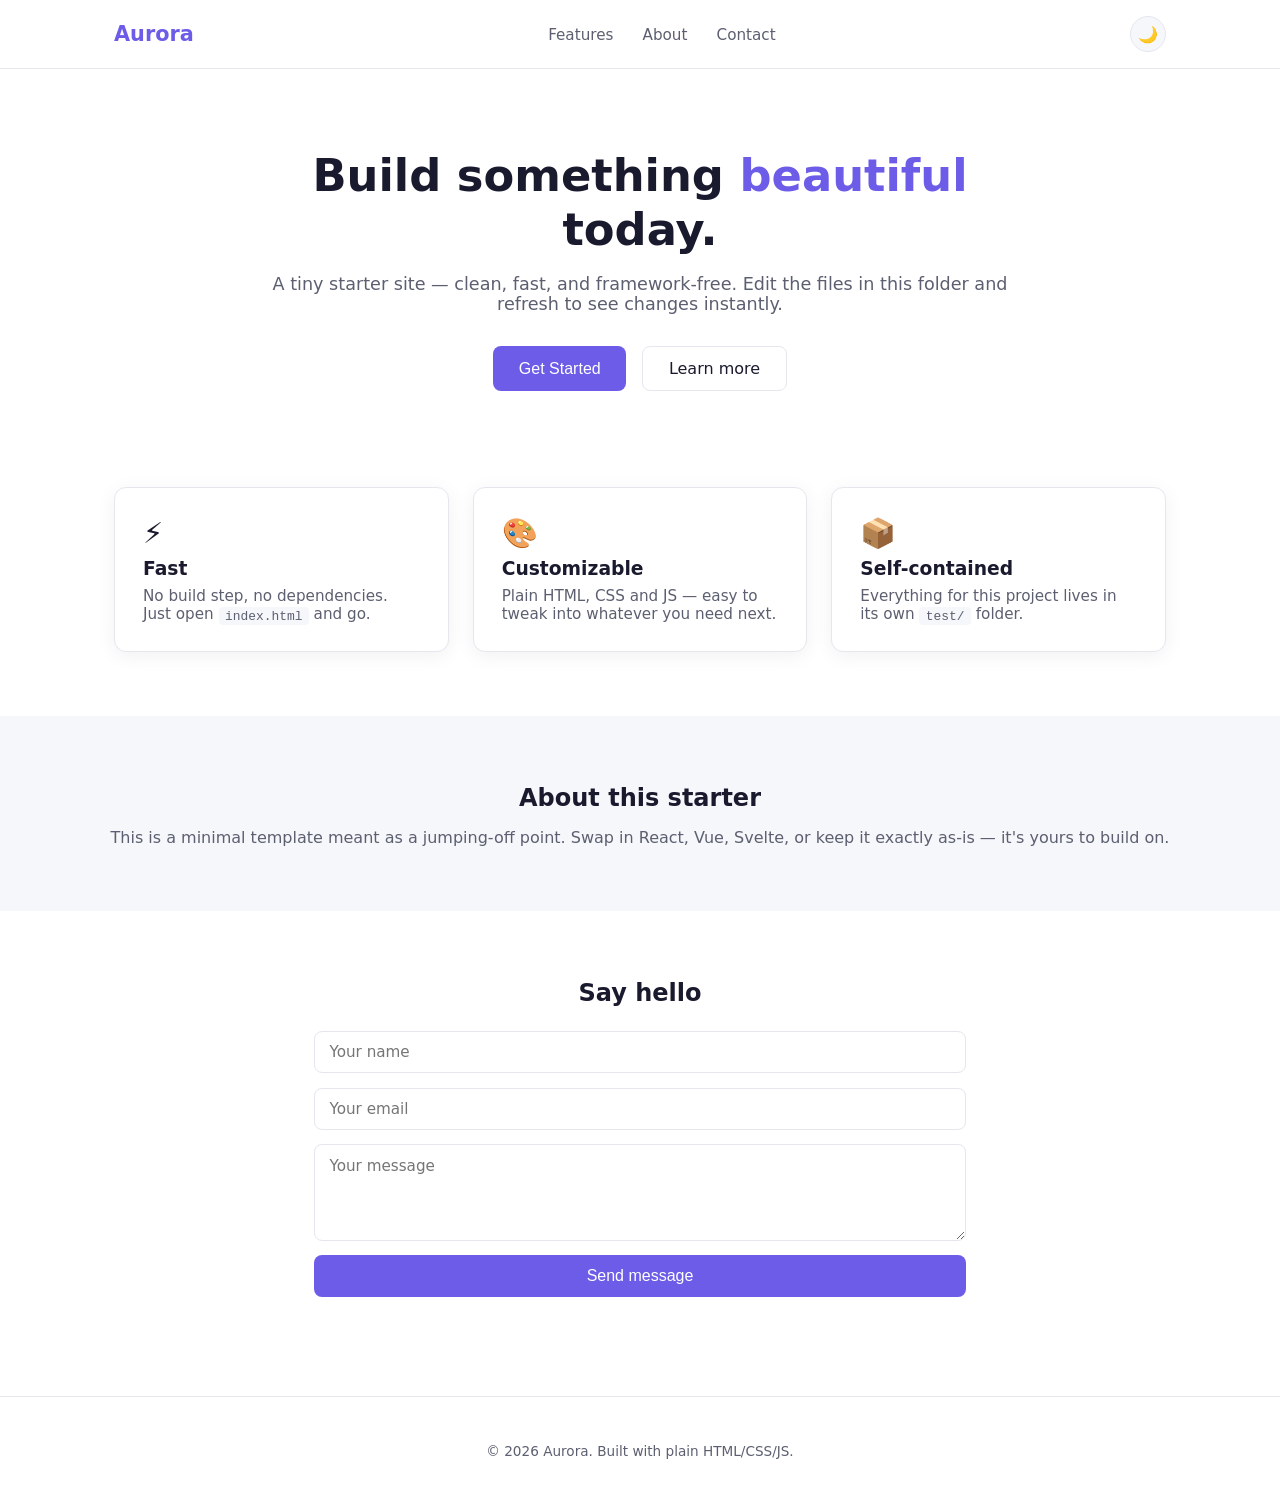
==== index.html @ 50c5fc08 "Initial commit: simple landing page site" ====
<!DOCTYPE html>
<html lang="en">
<head>
<meta charset="UTF-8">
<meta name="viewport" content="width=device-width, initial-scale=1.0">
<title>Aurora — Simple Landing Page</title>
<link rel="stylesheet" href="style.css">
</head>
<body>

<header class="nav">
  <div class="nav-inner">
    <div class="logo">Aurora</div>
    <nav>
      <a href="#features">Features</a>
      <a href="#about">About</a>
      <a href="#contact">Contact</a>
    </nav>
    <button class="theme-toggle" id="themeToggle" aria-label="Toggle dark mode">🌙</button>
  </div>
</header>

<main>
  <section class="hero">
    <h1>Build something <span>beautiful</span> today.</h1>
    <p>A tiny starter site — clean, fast, and framework-free. Edit the files in this folder and refresh to see changes instantly.</p>
    <div class="hero-actions">
      <button class="btn primary" id="ctaBtn">Get Started</button>
      <a class="btn secondary" href="#features">Learn more</a>
    </div>
  </section>

  <section class="features" id="features">
    <div class="feature-card">
      <div class="icon">⚡</div>
      <h3>Fast</h3>
      <p>No build step, no dependencies. Just open <code>index.html</code> and go.</p>
    </div>
    <div class="feature-card">
      <div class="icon">🎨</div>
      <h3>Customizable</h3>
      <p>Plain HTML, CSS and JS — easy to tweak into whatever you need next.</p>
    </div>
    <div class="feature-card">
      <div class="icon">📦</div>
      <h3>Self-contained</h3>
      <p>Everything for this project lives in its own <code>test/</code> folder.</p>
    </div>
  </section>

  <section class="about" id="about">
    <h2>About this starter</h2>
    <p>This is a minimal template meant as a jumping-off point. Swap in React, Vue, Svelte, or keep it exactly as-is — it's yours to build on.</p>
  </section>

  <section class="contact" id="contact">
    <h2>Say hello</h2>
    <form id="contactForm">
      <input type="text" placeholder="Your name" required>
      <input type="email" placeholder="Your email" required>
      <textarea placeholder="Your message" rows="4" required></textarea>
      <button type="submit" class="btn primary">Send message</button>
    </form>
    <p class="form-status" id="formStatus"></p>
  </section>
</main>

<footer>
  <p>&copy; <span id="year"></span> Aurora. Built with plain HTML/CSS/JS.</p>
</footer>

<script src="script.js"></script>
</body>
</html>
---- style.css ----
:root {
  --bg: #ffffff;
  --bg-alt: #f6f7fb;
  --text: #1a1a2e;
  --text-muted: #5c5f70;
  --primary: #6c5ce7;
  --primary-dark: #5641d8;
  --border: #e6e6ef;
  --card-bg: #ffffff;
  --shadow: 0 4px 20px rgba(20, 20, 40, 0.06);
}

:root[data-theme="dark"] {
  --bg: #14141f;
  --bg-alt: #1b1b2b;
  --text: #f1f1f6;
  --text-muted: #a6a6bd;
  --primary: #8b7cf6;
  --primary-dark: #a191ff;
  --border: #2a2a3d;
  --card-bg: #1e1e30;
  --shadow: 0 4px 20px rgba(0, 0, 0, 0.35);
}

* { box-sizing: border-box; }

body {
  margin: 0;
  font-family: 'Segoe UI', system-ui, -apple-system, sans-serif;
  background: var(--bg);
  color: var(--text);
  transition: background 0.2s ease, color 0.2s ease;
}

.nav {
  position: sticky;
  top: 0;
  background: var(--bg);
  border-bottom: 1px solid var(--border);
  z-index: 10;
}

.nav-inner {
  max-width: 1100px;
  margin: 0 auto;
  padding: 1rem 1.5rem;
  display: flex;
  align-items: center;
  justify-content: space-between;
}

.logo {
  font-weight: 700;
  font-size: 1.3rem;
  color: var(--primary);
}

.nav-inner nav a {
  color: var(--text-muted);
  text-decoration: none;
  margin-left: 1.5rem;
  font-size: 0.95rem;
  transition: color 0.15s ease;
}

.nav-inner nav a:hover { color: var(--primary); }

.theme-toggle {
  border: 1px solid var(--border);
  background: var(--bg-alt);
  border-radius: 50%;
  width: 36px;
  height: 36px;
  cursor: pointer;
  font-size: 1rem;
  margin-left: 1.5rem;
}

.hero {
  max-width: 800px;
  margin: 5rem auto 4rem;
  padding: 0 1.5rem;
  text-align: center;
}

.hero h1 {
  font-size: 2.8rem;
  line-height: 1.2;
  margin-bottom: 1rem;
}

.hero h1 span { color: var(--primary); }

.hero p {
  color: var(--text-muted);
  font-size: 1.1rem;
  margin-bottom: 2rem;
}

.hero-actions {
  display: flex;
  justify-content: center;
  gap: 1rem;
  flex-wrap: wrap;
}

.btn {
  padding: 0.75rem 1.6rem;
  border-radius: 8px;
  font-size: 1rem;
  cursor: pointer;
  border: none;
  text-decoration: none;
  display: inline-block;
  transition: transform 0.1s ease, background 0.15s ease;
}

.btn:active { transform: scale(0.97); }

.btn.primary {
  background: var(--primary);
  color: #fff;
}

.btn.primary:hover { background: var(--primary-dark); }

.btn.secondary {
  background: transparent;
  color: var(--text);
  border: 1px solid var(--border);
}

.btn.secondary:hover { border-color: var(--primary); color: var(--primary); }

.features {
  max-width: 1100px;
  margin: 0 auto;
  padding: 2rem 1.5rem 4rem;
  display: grid;
  grid-template-columns: repeat(auto-fit, minmax(220px, 1fr));
  gap: 1.5rem;
}

.feature-card {
  background: var(--card-bg);
  border: 1px solid var(--border);
  border-radius: 12px;
  padding: 1.75rem;
  box-shadow: var(--shadow);
}

.feature-card .icon { font-size: 1.8rem; margin-bottom: 0.5rem; }
.feature-card h3 { margin: 0 0 0.5rem; }
.feature-card p { color: var(--text-muted); margin: 0; font-size: 0.95rem; }
.feature-card code {
  background: var(--bg-alt);
  padding: 0.1rem 0.4rem;
  border-radius: 4px;
  font-size: 0.85em;
}

.about, .contact {
  max-width: 700px;
  margin: 0 auto;
  padding: 3rem 1.5rem;
  text-align: center;
}

.about { background: var(--bg-alt); max-width: 100%; }
.about h2, .contact h2 { margin-bottom: 0.75rem; }
.about p, .contact > p:first-of-type { color: var(--text-muted); }

#contactForm {
  display: flex;
  flex-direction: column;
  gap: 0.9rem;
  margin-top: 1.5rem;
  text-align: left;
}

#contactForm input, #contactForm textarea {
  padding: 0.7rem 0.9rem;
  border-radius: 8px;
  border: 1px solid var(--border);
  background: var(--card-bg);
  color: var(--text);
  font-family: inherit;
  font-size: 0.95rem;
}

#contactForm input:focus, #contactForm textarea:focus {
  outline: none;
  border-color: var(--primary);
}

.form-status {
  margin-top: 1rem;
  color: var(--primary);
  font-weight: 500;
  min-height: 1.2em;
}

footer {
  text-align: center;
  padding: 2rem 1.5rem;
  color: var(--text-muted);
  font-size: 0.85rem;
  border-top: 1px solid var(--border);
}
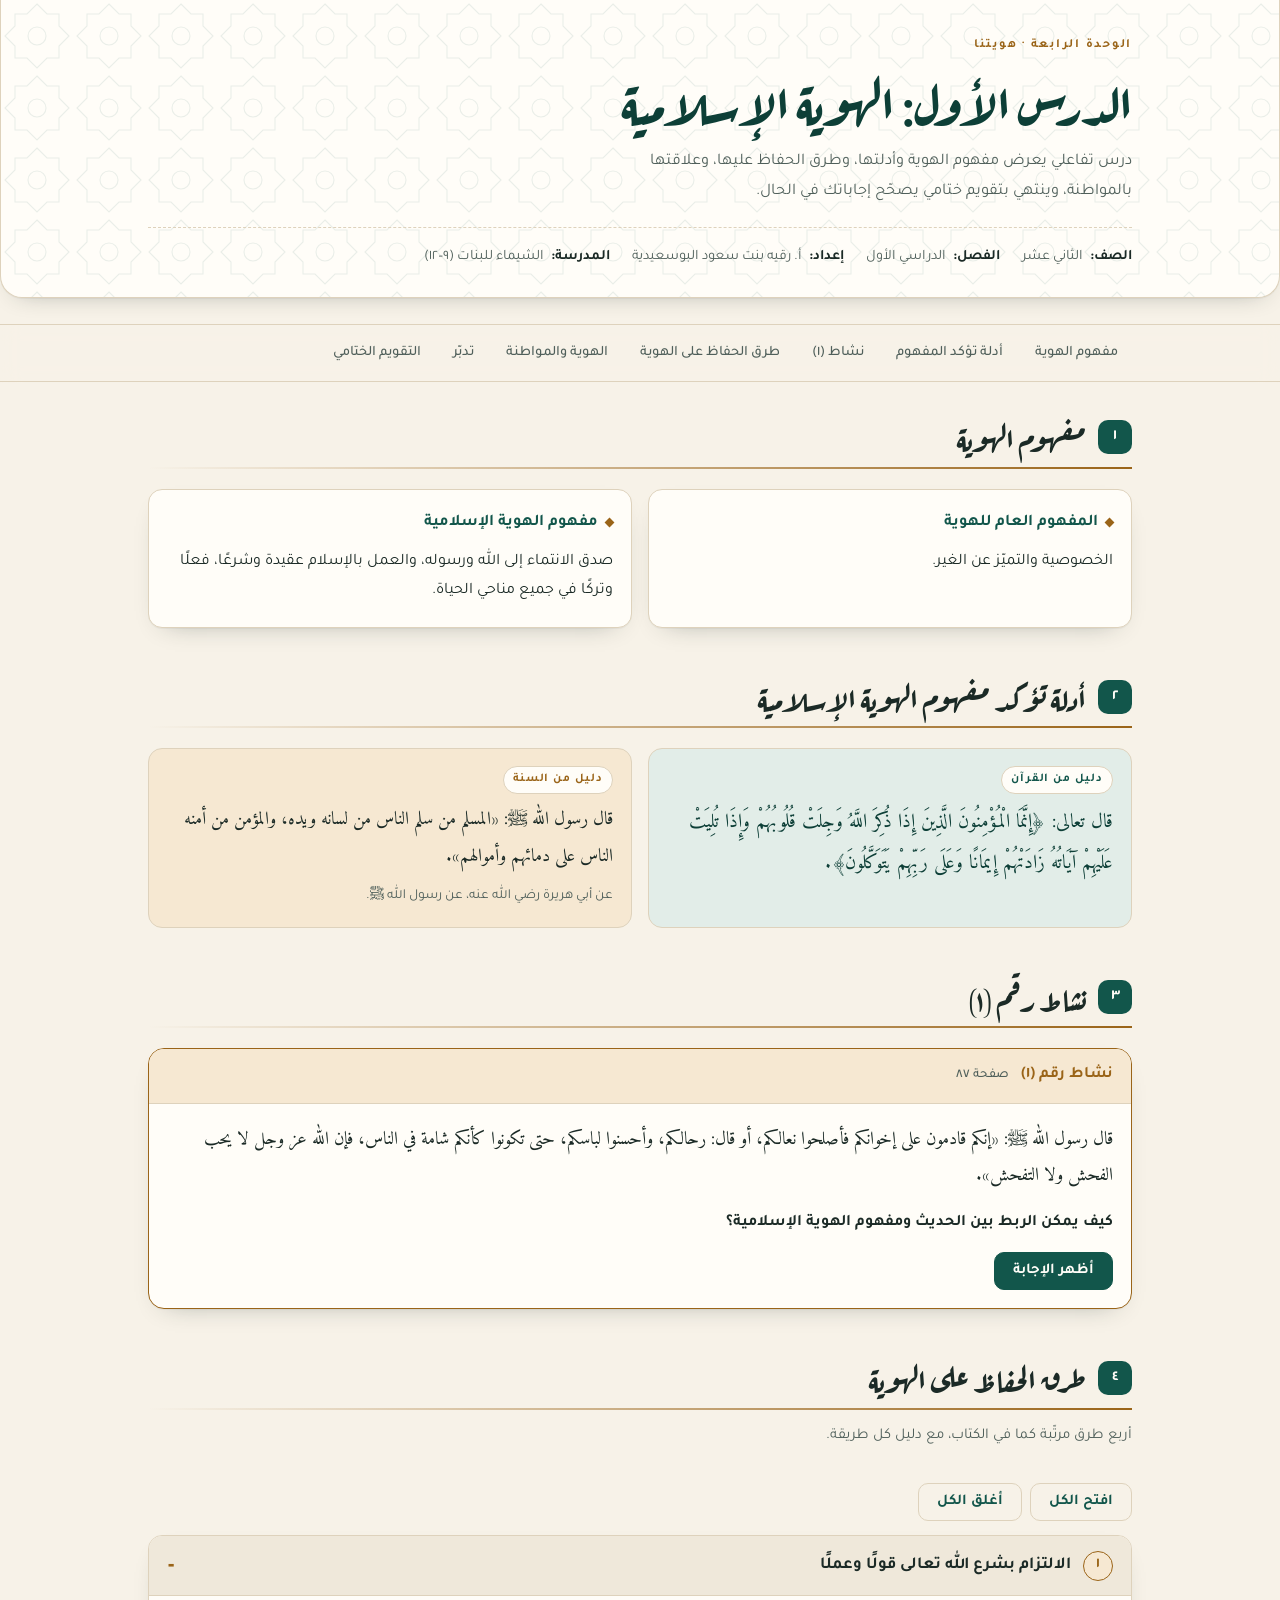
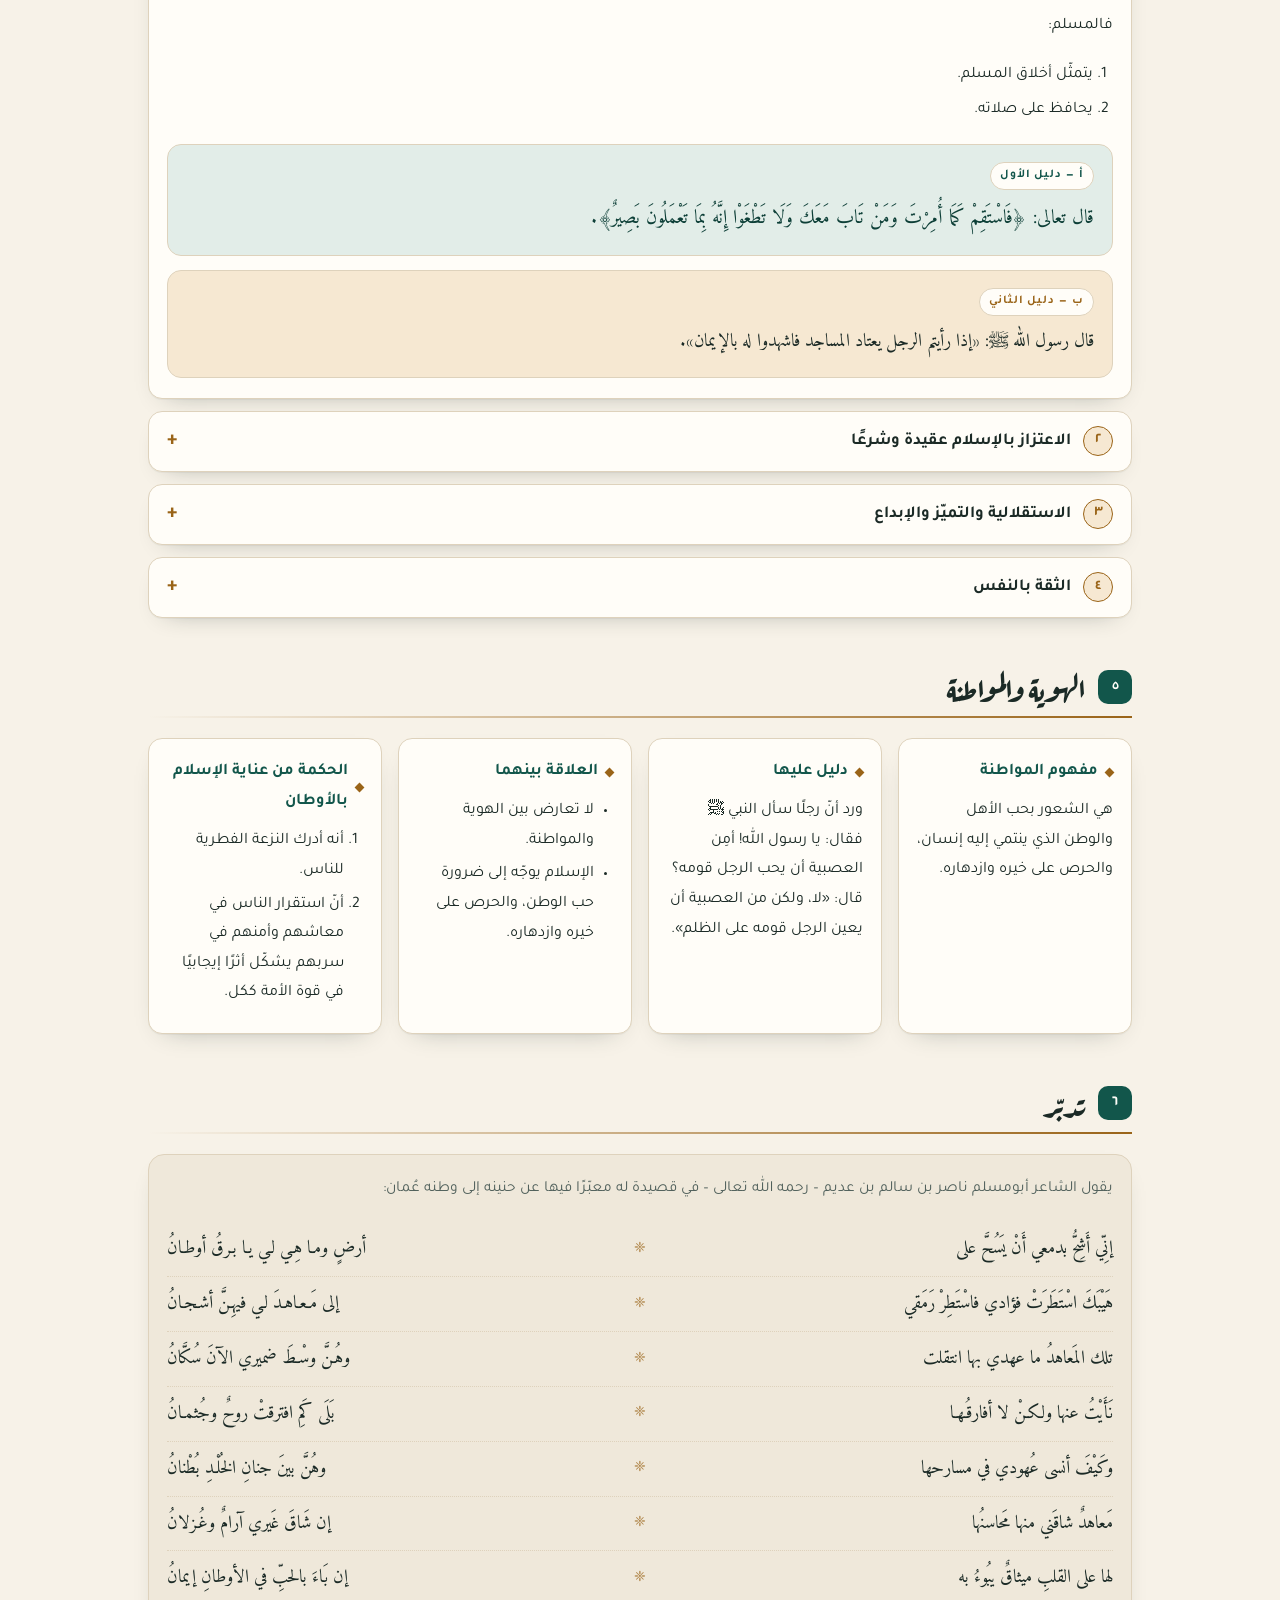
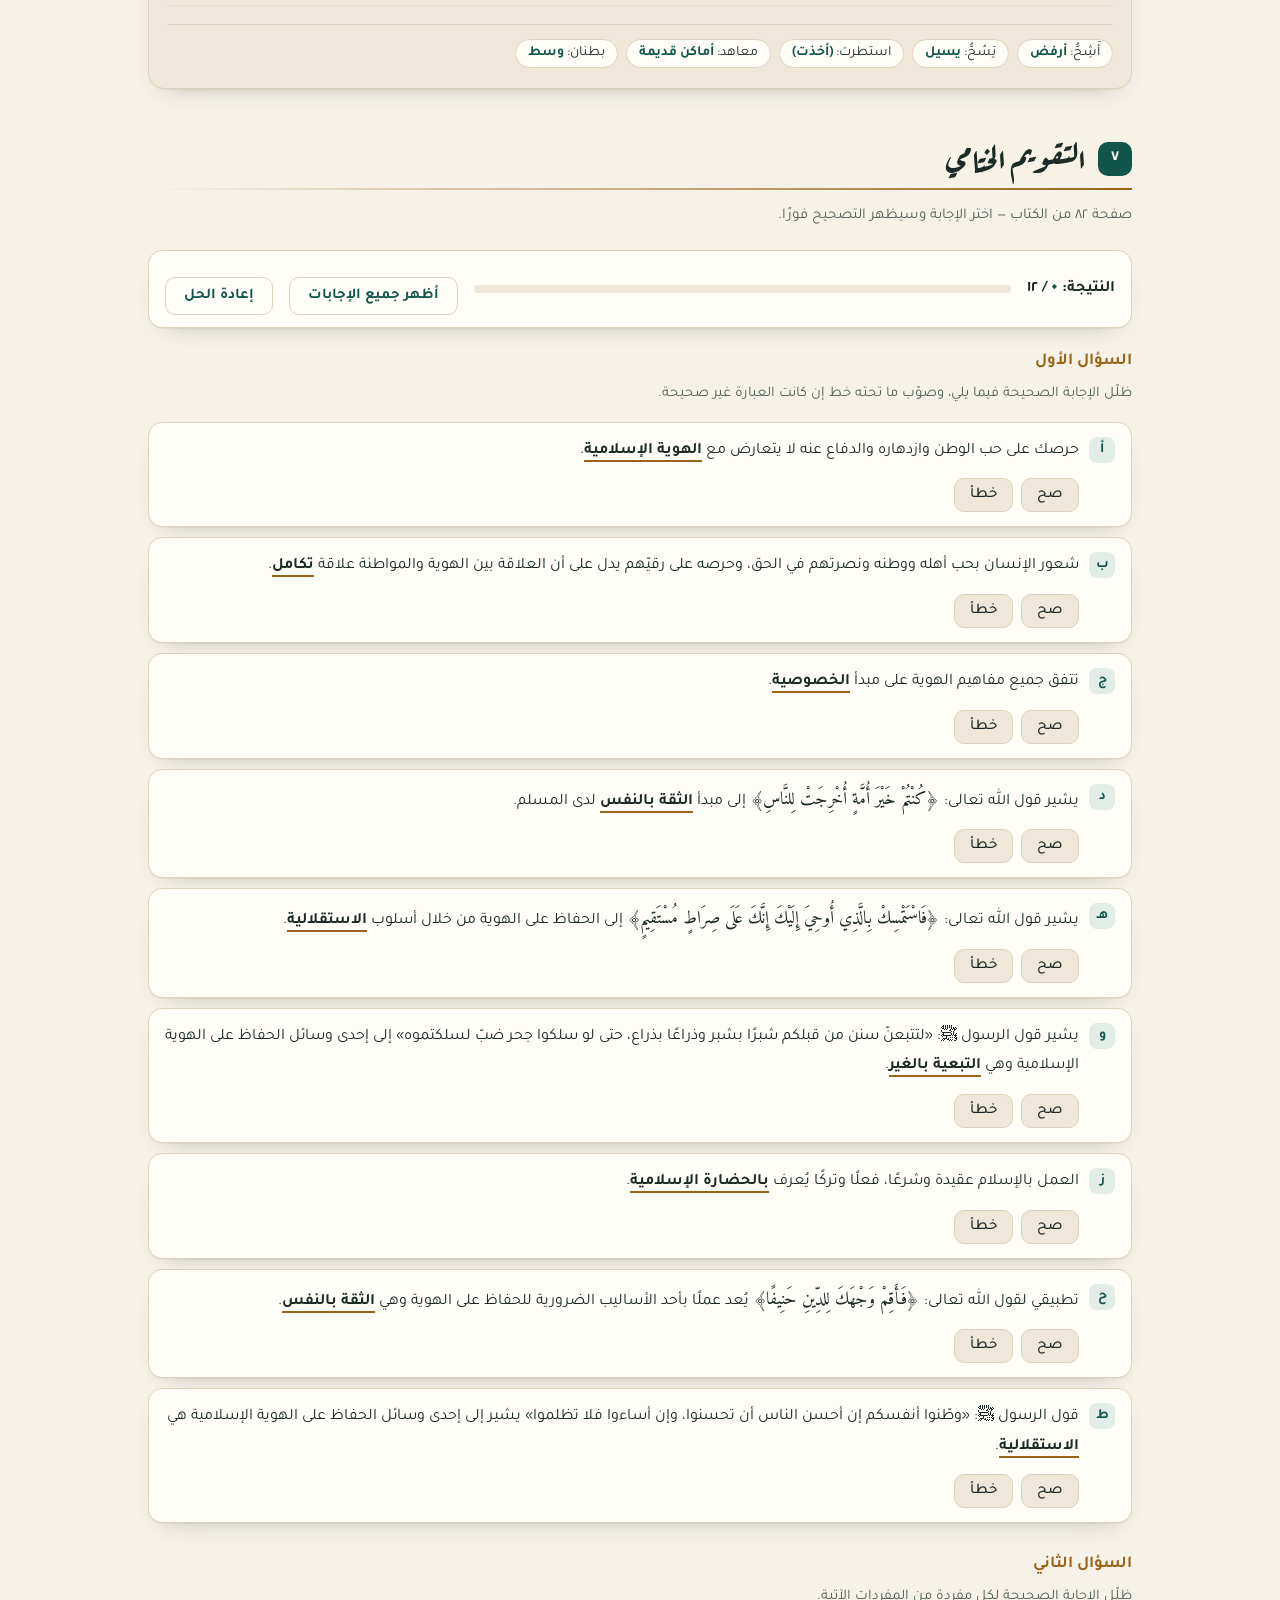
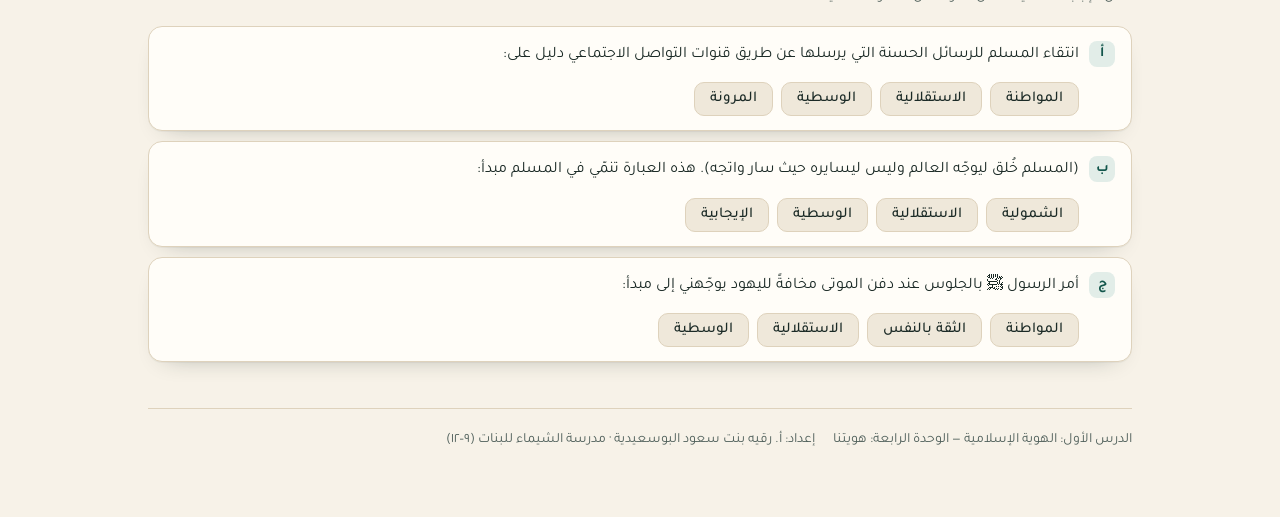
==== commit 99fec17e: "جعل الدرس هو الصفحة الرئيسية للموقع - index.html: نسخة مستقلة كاملة من الدرس (doctype ورأس صفحة وأيق" ====
--- a/index.html
+++ b/index.html
@@ -1,74 +1,726 @@
 <!DOCTYPE html>
-<html lang="en">
+<html lang="ar" dir="rtl">
 <head>
 <meta charset="UTF-8">
-<meta name="viewport" content="width=device-width, initial-scale=1.0">
-<title>Aurora — Simple Landing Page</title>
-<link rel="stylesheet" href="style.css">
+<meta name="viewport" content="width=device-width, initial-scale=1.0, viewport-fit=cover">
+<meta name="color-scheme" content="light dark">
+<meta name="description" content="درس تفاعلي: الهوية الإسلامية — الوحدة الرابعة: هويتنا، الصف الثاني عشر، الفصل الدراسي الأول. إعداد: أ. رقيه بنت سعود البوسعيدية، مدرسة الشيماء للبنات (٩-١٢).">
+<meta property="og:type" content="website">
+<meta property="og:title" content="الدرس الأول: الهوية الإسلامية">
+<meta property="og:description" content="درس تفاعلي للصف الثاني عشر: مفهوم الهوية وأدلتها، وطرق الحفاظ عليها، والهوية والمواطنة، وتدبّر، وتقويم ختامي مصحّح.">
+<meta property="og:locale" content="ar_OM">
+<link rel="icon" href="data:image/svg+xml,%3Csvg xmlns=%27http://www.w3.org/2000/svg%27 viewBox=%270 0 100 100%27%3E%3Ctext y=%27.9em%27 font-size=%2790%27%3E%F0%9F%95%8C%3C/text%3E%3C/svg%3E">
+<style>
+:root{color-scheme:light dark; padding-top:env(safe-area-inset-top,0px); padding-bottom:env(safe-area-inset-bottom,0px)}
+body{margin:0}
+img{max-width:100%}
+[hidden]{display:none!important}
+</style>
+<title>الهوية الإسلامية</title>
+<link rel="stylesheet" href="https://fonts.googleapis.com/css2?family=Aref+Ruqaa:wght@400;700&family=Amiri:wght@400;700&family=Tajawal:wght@300;400;500;700&display=swap">
+<style>
+:root{
+  --paper:#f7f2e8; --surface:#fffdf8; --surface2:#efe8da;
+  --ink:#1b2a26; --ink-soft:#50605b; --line:#ded2bc;
+  --pine:#12564b; --pine-ink:#0d3f37; --pine-soft:#e2ede8;
+  --brass:#9a6418; --brass-soft:#f6e8d2;
+  --plum:#6a3049; --plum-soft:#f4e6ec;
+  --ok:#1c6f45; --ok-soft:#e3f1e7;
+  --no:#9c2f26; --no-soft:#f8e4e1;
+  --shadow:0 1px 0 rgba(27,42,38,.04), 0 10px 26px -18px rgba(27,42,38,.45);
+  --f-disp:"Aref Ruqaa","Amiri",Georgia,serif;
+  --f-body:"Tajawal","Rubik",system-ui,"Segoe UI",sans-serif;
+  --f-text:"Amiri","Aref Ruqaa",Georgia,serif;
+}
+@media (prefers-color-scheme:dark){
+  :root:not([data-theme="light"]){
+    --paper:#0f1513; --surface:#171f1c; --surface2:#1e2723;
+    --ink:#ece4d4; --ink-soft:#a8b3ad; --line:#31403a;
+    --pine:#72c3b0; --pine-ink:#9ad7c6; --pine-soft:#152924;
+    --brass:#d7a458; --brass-soft:#2a2115;
+    --plum:#dda7bd; --plum-soft:#2a1b22;
+    --ok:#6cc48f; --ok-soft:#15281d;
+    --no:#e58b80; --no-soft:#2b1917;
+    --shadow:0 1px 0 rgba(0,0,0,.2), 0 12px 28px -18px rgba(0,0,0,.8);
+  }
+}
+:root[data-theme="dark"]{
+  --paper:#0f1513; --surface:#171f1c; --surface2:#1e2723;
+  --ink:#ece4d4; --ink-soft:#a8b3ad; --line:#31403a;
+  --pine:#72c3b0; --pine-ink:#9ad7c6; --pine-soft:#152924;
+  --brass:#d7a458; --brass-soft:#2a2115;
+  --plum:#dda7bd; --plum-soft:#2a1b22;
+  --ok:#6cc48f; --ok-soft:#15281d;
+  --no:#e58b80; --no-soft:#2b1917;
+  --shadow:0 1px 0 rgba(0,0,0,.2), 0 12px 28px -18px rgba(0,0,0,.8);
+}
+*{box-sizing:border-box}
+body{
+  margin:0; background:var(--paper); color:var(--ink);
+  font-family:var(--f-body); font-size:16px; line-height:1.85;
+  direction:rtl; text-align:right;
+  -webkit-text-size-adjust:100%;
+}
+.wrap{max-width:1020px; margin:0 auto; padding-inline:18px; padding-block:0 64px}
+
+/* ---------- header ---------- */
+.masthead{
+  position:relative; overflow:hidden; margin-block:0 26px;
+  border:1px solid var(--line); border-top:none;
+  border-radius:0 0 22px 22px; background:var(--surface);
+  box-shadow:var(--shadow); padding:34px 26px 26px;
+}
+.masthead::before{
+  content:""; position:absolute; inset:0;
+  background-image:url("data:image/svg+xml,%3Csvg xmlns='http://www.w3.org/2000/svg' width='72' height='72' viewBox='0 0 72 72'%3E%3Cg fill='none' stroke='%2312564b' stroke-width='1.1'%3E%3Cpath d='M36 4 46 14 58 14 58 26 68 36 58 46 58 58 46 58 36 68 26 58 14 58 14 46 4 36 14 26 14 14 26 14Z'/%3E%3Ccircle cx='36' cy='36' r='9'/%3E%3C/g%3E%3C/svg%3E");
+  background-size:72px 72px; opacity:.09; pointer-events:none;
+}
+:root[data-theme="dark"] .masthead::before{opacity:.15}
+@media (prefers-color-scheme:dark){:root:not([data-theme="light"]) .masthead::before{opacity:.15}}
+.masthead>*{position:relative}
+.eyebrow{
+  font-size:.78rem; letter-spacing:.14em; text-transform:uppercase;
+  color:var(--brass); font-weight:700; margin:0 0 6px;
+}
+h1{
+  font-family:var(--f-disp); font-weight:700; margin:0;
+  font-size:clamp(2.1rem,7vw,3.4rem); line-height:1.35;
+  color:var(--pine-ink); text-wrap:balance;
+}
+:root[data-theme="dark"] h1{color:var(--pine-ink)}
+.lead{margin:10px 0 0; max-width:60ch; color:var(--ink-soft); font-size:1.02rem}
+.credits{
+  margin-top:20px; padding-top:16px; border-top:1px dashed var(--line);
+  display:flex; flex-wrap:wrap; gap:8px 22px; font-size:.9rem; color:var(--ink-soft);
+}
+.credits b{color:var(--ink); font-weight:700}
+.credits span{display:flex; gap:7px; align-items:baseline}
+
+/* ---------- nav ---------- */
+nav.toc{
+  position:sticky; top:env(safe-area-inset-top,0px); z-index:9;
+  background:var(--paper);
+  background:color-mix(in srgb,var(--paper) 88%,transparent);
+  backdrop-filter:blur(10px);
+  border-block:1px solid var(--line); margin-bottom:32px;
+}
+nav.toc ul{
+  display:flex; gap:4px; list-style:none; margin:0; padding:8px 0;
+  overflow-x:auto; scrollbar-width:thin;
+}
+nav.toc a{
+  display:block; white-space:nowrap; text-decoration:none;
+  padding:6px 13px; border-radius:999px; font-size:.9rem; font-weight:500;
+  color:var(--ink-soft); border:1px solid transparent;
+}
+nav.toc a:hover,nav.toc a:focus-visible{color:var(--pine); background:var(--pine-soft); border-color:var(--line)}
+
+/* ---------- sections ---------- */
+section{margin-block:0 46px; scroll-margin-top:84px}
+.s-head{display:flex; align-items:center; gap:12px; margin-bottom:6px}
+.s-num{
+  flex:none; width:34px; height:34px; border-radius:10px;
+  display:grid; place-items:center; font-weight:700; font-size:.95rem;
+  background:var(--pine); color:#fffdf8; font-variant-numeric:tabular-nums;
+}
+:root[data-theme="dark"] .s-num{color:#0f1513}
+@media (prefers-color-scheme:dark){:root:not([data-theme="light"]) .s-num{color:#0f1513}}
+h2{
+  font-family:var(--f-disp); font-weight:700; margin:0;
+  font-size:clamp(1.45rem,4.2vw,2rem); color:var(--ink); line-height:1.45;
+}
+.s-rule{height:2px; background:linear-gradient(to left,var(--brass),transparent); margin:2px 0 20px; border:0}
+.s-note{margin:-8px 0 20px; color:var(--ink-soft); font-size:.94rem}
+
+/* ---------- cards ---------- */
+.grid{display:grid; gap:16px}
+.g2{grid-template-columns:repeat(auto-fit,minmax(260px,1fr))}
+.g4{grid-template-columns:repeat(auto-fit,minmax(215px,1fr))}
+.card{
+  background:var(--surface); border:1px solid var(--line); border-radius:14px;
+  padding:18px 18px 20px; box-shadow:var(--shadow);
+}
+.card h3{
+  margin:0 0 10px; font-size:1.02rem; font-weight:700; color:var(--pine);
+  display:flex; align-items:center; gap:8px;
+}
+.card h3::before{
+  content:""; width:7px; height:7px; flex:none; rotate:45deg;
+  background:var(--brass);
+}
+.card p{margin:0; color:var(--ink)}
+.card ol,.card ul{margin:0; padding-inline-start:1.2em}
+.card li{margin-block:4px}
+
+/* ---------- evidence blocks ---------- */
+.proof{
+  border:1px solid var(--line); border-radius:14px; padding:16px 18px;
+  background:var(--pine-soft); position:relative;
+}
+.proof.hadith{background:var(--brass-soft)}
+.proof .tag{
+  display:inline-block; font-size:.74rem; font-weight:700; letter-spacing:.08em;
+  padding:2px 9px; border-radius:999px; margin-bottom:8px;
+  background:var(--surface); border:1px solid var(--line); color:var(--brass);
+}
+.proof.ayah .tag{color:var(--pine)}
+.ayah-text{
+  font-family:var(--f-text); font-size:1.22rem; line-height:2.1;
+  color:var(--pine-ink); margin:0;
+}
+:root[data-theme="dark"] .ayah-text{color:var(--pine-ink)}
+.hadith-text{font-family:var(--f-text); font-size:1.14rem; line-height:2; margin:0; color:var(--ink)}
+.isnad{display:block; font-family:var(--f-body); font-size:.86rem; color:var(--ink-soft); margin-top:8px}
+
+/* ---------- activity ---------- */
+.activity{
+  border:1px solid var(--brass); border-radius:16px; overflow:hidden;
+  background:var(--surface); box-shadow:var(--shadow);
+}
+.activity-head{
+  background:var(--brass-soft); border-bottom:1px solid var(--line);
+  padding:12px 18px; font-weight:700; color:var(--brass);
+  display:flex; flex-wrap:wrap; gap:6px 12px; align-items:center;
+}
+.activity-head .pg{font-size:.82rem; font-weight:500; color:var(--ink-soft)}
+.activity-body{padding:18px}
+.qline{font-weight:700; margin:14px 0 0; color:var(--ink)}
+button{font-family:inherit; font-size:1rem; cursor:pointer}
+.btn{
+  margin-top:14px; border:1px solid var(--pine); background:var(--pine); color:#fffdf8;
+  padding:9px 18px; border-radius:10px; font-weight:700; font-size:.94rem;
+}
+:root[data-theme="dark"] .btn{color:#0f1513}
+@media (prefers-color-scheme:dark){:root:not([data-theme="light"]) .btn{color:#0f1513}}
+.btn.ghost{background:transparent; color:var(--pine); border-color:var(--line)}
+.btn:hover{filter:brightness(1.07)}
+.reveal{
+  margin-top:14px; border-inline-start:3px solid var(--ok); background:var(--ok-soft);
+  border-radius:0 10px 10px 0; padding:14px 16px;
+}
+.reveal p{margin:0 0 6px; font-weight:700; color:var(--ok)}
+.reveal ol{margin:0; padding-inline-start:1.3em}
+
+/* ---------- methods (accordion) ---------- */
+.tools{display:flex; gap:8px; flex-wrap:wrap; margin-bottom:14px}
+details.way{
+  border:1px solid var(--line); border-radius:14px; background:var(--surface);
+  box-shadow:var(--shadow); margin-bottom:12px; overflow:hidden;
+}
+details.way>summary{
+  list-style:none; cursor:pointer; padding:14px 18px;
+  display:flex; align-items:center; gap:12px; font-weight:700; font-size:1.05rem;
+}
+details.way>summary::-webkit-details-marker{display:none}
+details.way>summary::after{
+  content:"+"; margin-inline-start:auto; font-size:1.3rem; color:var(--brass); line-height:1;
+}
+details.way[open]>summary::after{content:"–"}
+details.way[open]>summary{background:var(--surface2); border-bottom:1px solid var(--line)}
+.way-n{
+  flex:none; width:30px; height:30px; border-radius:50%; display:grid; place-items:center;
+  background:var(--brass-soft); color:var(--brass); border:1px solid var(--brass);
+  font-size:.92rem; font-variant-numeric:tabular-nums;
+}
+.way-body{padding:16px 18px 20px; display:grid; gap:14px}
+.way-body>p{margin:0}
+.sub{margin:0; padding-inline-start:1.25em}
+.sub li{margin-block:5px}
+
+/* ---------- poem ---------- */
+.tadabbur{
+  border:1px solid var(--line); border-radius:16px; background:var(--surface2);
+  padding:20px 18px; box-shadow:var(--shadow);
+}
+.tadabbur .intro{margin:0 0 18px; color:var(--ink-soft); font-size:.97rem}
+.bayt{
+  display:grid; grid-template-columns:1fr auto 1fr; gap:6px 14px; align-items:center;
+  padding:9px 0; border-bottom:1px dotted var(--line);
+  font-family:var(--f-text); font-size:1.15rem; line-height:1.95;
+}
+.bayt:last-of-type{border-bottom:0}
+.bayt .orn{color:var(--brass); font-size:.85rem; opacity:.75}
+.bayt .sadr{text-align:right}
+.bayt .ajz{text-align:left}
+mark.g{
+  background:transparent; color:inherit; font-weight:700;
+  border-bottom:2px dotted var(--brass); padding-bottom:1px; transition:background .25s;
+}
+mark.g.on{background:var(--brass-soft); border-radius:4px}
+.gloss{
+  display:flex; flex-wrap:wrap; gap:8px; margin-top:18px;
+  padding-top:14px; border-top:1px solid var(--line);
+}
+.gloss button{
+  background:var(--surface); border:1px solid var(--line); border-radius:999px;
+  padding:5px 12px; font-size:.88rem; color:var(--ink);
+}
+.gloss button:hover,.gloss button[aria-pressed="true"]{border-color:var(--brass); color:var(--brass)}
+.gloss b{color:var(--pine)}
+
+/* ---------- quiz ---------- */
+.quiz-bar{
+  display:flex; flex-wrap:wrap; align-items:center; gap:10px 16px;
+  background:var(--surface); border:1px solid var(--line); border-radius:14px;
+  padding:12px 16px; margin-bottom:18px; box-shadow:var(--shadow);
+}
+.score{font-weight:700; font-variant-numeric:tabular-nums}
+.score em{font-style:normal; color:var(--pine); font-size:1.25rem}
+.meter{flex:1 1 140px; height:8px; border-radius:99px; background:var(--surface2); overflow:hidden; min-width:120px}
+.meter i{display:block; height:100%; width:0; background:var(--pine); transition:width .35s}
+.qgroup{margin-bottom:26px}
+.qgroup>h3{
+  font-size:1.05rem; margin:0 0 4px; color:var(--brass); font-weight:700;
+}
+.qgroup>.hint{margin:0 0 14px; color:var(--ink-soft); font-size:.92rem}
+.q{
+  background:var(--surface); border:1px solid var(--line); border-radius:14px;
+  padding:14px 16px; margin-bottom:10px; box-shadow:var(--shadow);
+}
+.q-top{display:flex; gap:10px; align-items:flex-start}
+.q-key{
+  flex:none; min-width:26px; height:26px; padding-inline:5px; border-radius:8px;
+  background:var(--pine-soft); color:var(--pine); font-weight:700; font-size:.88rem;
+  display:grid; place-items:center;
+}
+.q-text{margin:0; flex:1}
+.q-text u{text-decoration:none; border-bottom:2px solid var(--brass); font-weight:700; padding-bottom:1px}
+.q-text .v{font-family:var(--f-text); font-size:1.1rem}
+.opts{display:flex; flex-wrap:wrap; gap:8px; margin:12px 0 0; padding:0 36px 0 0}
+.opts button{
+  border:1px solid var(--line); background:var(--surface2); color:var(--ink);
+  border-radius:10px; padding:7px 15px; font-size:.94rem; font-weight:500;
+}
+.opts button:hover:not(:disabled){border-color:var(--pine); color:var(--pine)}
+.opts button:disabled{cursor:default; opacity:.9}
+.opts button.picked-ok{background:var(--ok-soft); border-color:var(--ok); color:var(--ok); font-weight:700}
+.opts button.picked-no{background:var(--no-soft); border-color:var(--no); color:var(--no); font-weight:700}
+.opts button.show-ok{border-color:var(--ok); color:var(--ok); font-weight:700}
+.fb{margin:12px 36px 0 0; padding:10px 13px; border-radius:10px; font-size:.95rem}
+.fb.good{background:var(--ok-soft); border-inline-start:3px solid var(--ok)}
+.fb.bad{background:var(--no-soft); border-inline-start:3px solid var(--no)}
+.fb b{color:var(--pine)}
+footer.end{
+  margin-top:34px; padding-top:18px; border-top:1px solid var(--line);
+  color:var(--ink-soft); font-size:.88rem; display:flex; flex-wrap:wrap; gap:6px 18px;
+}
+@media (max-width:520px){
+  .bayt{grid-template-columns:1fr; gap:0; text-align:right}
+  .bayt .ajz{text-align:right}
+  .bayt .orn{display:none}
+  .opts,.fb{padding-inline-end:0; margin-inline-end:0}
+}
+@media (prefers-reduced-motion:reduce){*{transition:none!important}}
+:focus-visible{outline:2px solid var(--brass); outline-offset:2px; border-radius:6px}
+</style>
 </head>
 <body>
-
-<header class="nav">
-  <div class="nav-inner">
-    <div class="logo">Aurora</div>
-    <nav>
-      <a href="#features">Features</a>
-      <a href="#about">About</a>
-      <a href="#contact">Contact</a>
-    </nav>
-    <button class="theme-toggle" id="themeToggle" aria-label="Toggle dark mode">🌙</button>
+<div dir="rtl" lang="ar">
+<header class="masthead">
+  <div class="wrap" style="padding-block:0">
+    <p class="eyebrow">الوحدة الرابعة · هويتنا</p>
+    <h1>الدرس الأول: الهوية الإسلامية</h1>
+    <p class="lead">درس تفاعلي يعرض مفهوم الهوية وأدلتها، وطرق الحفاظ عليها، وعلاقتها بالمواطنة، وينتهي بتقويم ختامي يصحّح إجاباتك في الحال.</p>
+    <div class="credits">
+      <span><b>الصف:</b> الثاني عشر</span>
+      <span><b>الفصل:</b> الدراسي الأول</span>
+      <span><b>إعداد:</b> أ. رقيه بنت سعود البوسعيدية</span>
+      <span><b>المدرسة:</b> الشيماء للبنات (٩–١٢)</span>
+    </div>
   </div>
 </header>
 
-<main>
-  <section class="hero">
-    <h1>Build something <span>beautiful</span> today.</h1>
-    <p>A tiny starter site — clean, fast, and framework-free. Edit the files in this folder and refresh to see changes instantly.</p>
-    <div class="hero-actions">
-      <button class="btn primary" id="ctaBtn">Get Started</button>
-      <a class="btn secondary" href="#features">Learn more</a>
+<nav class="toc" aria-label="محاور الدرس">
+  <div class="wrap" style="padding-block:0">
+    <ul>
+      <li><a href="#m1">مفهوم الهوية</a></li>
+      <li><a href="#m2">أدلة تؤكد المفهوم</a></li>
+      <li><a href="#m3">نشاط (١)</a></li>
+      <li><a href="#m4">طرق الحفاظ على الهوية</a></li>
+      <li><a href="#m5">الهوية والمواطنة</a></li>
+      <li><a href="#m6">تدبّر</a></li>
+      <li><a href="#m7">التقويم الختامي</a></li>
+    </ul>
+  </div>
+</nav>
+
+<main class="wrap">
+
+  <section id="m1">
+    <div class="s-head"><span class="s-num">١</span><h2>مفهوم الهوية</h2></div>
+    <hr class="s-rule">
+    <div class="grid g2">
+      <article class="card">
+        <h3>المفهوم العام للهوية</h3>
+        <p>الخصوصية والتميّز عن الغير.</p>
+      </article>
+      <article class="card">
+        <h3>مفهوم الهوية الإسلامية</h3>
+        <p>صدق الانتماء إلى الله ورسوله، والعمل بالإسلام عقيدة وشرعًا، فعلًا وتركًا في جميع مناحي الحياة.</p>
+      </article>
     </div>
   </section>
 
-  <section class="features" id="features">
-    <div class="feature-card">
-      <div class="icon">⚡</div>
-      <h3>Fast</h3>
-      <p>No build step, no dependencies. Just open <code>index.html</code> and go.</p>
-    </div>
-    <div class="feature-card">
-      <div class="icon">🎨</div>
-      <h3>Customizable</h3>
-      <p>Plain HTML, CSS and JS — easy to tweak into whatever you need next.</p>
-    </div>
-    <div class="feature-card">
-      <div class="icon">📦</div>
-      <h3>Self-contained</h3>
-      <p>Everything for this project lives in its own <code>test/</code> folder.</p>
+  <section id="m2">
+    <div class="s-head"><span class="s-num">٢</span><h2>أدلة تؤكد مفهوم الهوية الإسلامية</h2></div>
+    <hr class="s-rule">
+    <div class="grid g2">
+      <div class="proof ayah">
+        <span class="tag">دليل من القرآن</span>
+        <p class="ayah-text">قال تعالى: ﴿إِنَّمَا الْمُؤْمِنُونَ الَّذِينَ إِذَا ذُكِرَ اللَّهُ وَجِلَتْ قُلُوبُهُمْ وَإِذَا تُلِيَتْ عَلَيْهِمْ آيَاتُهُ زَادَتْهُمْ إِيمَانًا وَعَلَى رَبِّهِمْ يَتَوَكَّلُونَ﴾.</p>
+      </div>
+      <div class="proof hadith">
+        <span class="tag">دليل من السنة</span>
+        <p class="hadith-text">قال رسول الله ﷺ: «المسلم من سلم الناس من لسانه ويده، والمؤمن من أمنه الناس على دمائهم وأموالهم».
+          <span class="isnad">عن أبي هريرة رضي الله عنه، عن رسول الله ﷺ.</span>
+        </p>
+      </div>
     </div>
   </section>
 
-  <section class="about" id="about">
-    <h2>About this starter</h2>
-    <p>This is a minimal template meant as a jumping-off point. Swap in React, Vue, Svelte, or keep it exactly as-is — it's yours to build on.</p>
+  <section id="m3">
+    <div class="s-head"><span class="s-num">٣</span><h2>نشاط رقم (١)</h2></div>
+    <hr class="s-rule">
+    <div class="activity">
+      <div class="activity-head">نشاط رقم (١) <span class="pg">صفحة ٨٧</span></div>
+      <div class="activity-body">
+        <p class="hadith-text">قال رسول الله ﷺ: «إنكم قادمون على إخوانكم فأصلحوا نعالكم، أو قال: رحالكم، وأحسنوا لباسكم، حتى تكونوا كأنكم شامة في الناس، فإن الله عز وجل لا يحب الفحش ولا التفحش».</p>
+        <p class="qline">كيف يمكن الربط بين الحديث ومفهوم الهوية الإسلامية؟</p>
+        <button class="btn" id="act1btn" aria-expanded="false" aria-controls="act1ans">أظهر الإجابة</button>
+        <div class="reveal" id="act1ans" hidden>
+          <p>أنّ الإسلام يريد لأتباعه التميّز بكل المعاني الفضيلة والخصائص النبيلة من خلال:</p>
+          <ol>
+            <li>الإخلاص لله تعالى.</li>
+            <li>حب الله ورسوله.</li>
+            <li>العمل بأمر الله ورسوله والانتهاء عمّا نهى الله ورسوله.</li>
+          </ol>
+        </div>
+      </div>
+    </div>
   </section>
 
-  <section class="contact" id="contact">
-    <h2>Say hello</h2>
-    <form id="contactForm">
-      <input type="text" placeholder="Your name" required>
-      <input type="email" placeholder="Your email" required>
-      <textarea placeholder="Your message" rows="4" required></textarea>
-      <button type="submit" class="btn primary">Send message</button>
-    </form>
-    <p class="form-status" id="formStatus"></p>
+  <section id="m4">
+    <div class="s-head"><span class="s-num">٤</span><h2>طرق الحفاظ على الهوية</h2></div>
+    <hr class="s-rule">
+    <p class="s-note">أربع طرق مرتّبة كما في الكتاب، مع دليل كل طريقة.</p>
+    <div class="tools">
+      <button class="btn ghost" id="openAll">افتح الكل</button>
+      <button class="btn ghost" id="closeAll">أغلق الكل</button>
+    </div>
+
+    <details class="way" open>
+      <summary><span class="way-n">١</span> الالتزام بشرع الله تعالى قولًا وعملًا</summary>
+      <div class="way-body">
+        <p>فالمسلم:</p>
+        <ol class="sub">
+          <li>يتمثّل أخلاق المسلم.</li>
+          <li>يحافظ على صلاته.</li>
+        </ol>
+        <div class="proof ayah">
+          <span class="tag">أ — دليل الأول</span>
+          <p class="ayah-text">قال تعالى: ﴿فَاسْتَقِمْ كَمَا أُمِرْتَ وَمَنْ تَابَ مَعَكَ وَلَا تَطْغَوْا إِنَّهُ بِمَا تَعْمَلُونَ بَصِيرٌ﴾.</p>
+        </div>
+        <div class="proof hadith">
+          <span class="tag">ب — دليل الثاني</span>
+          <p class="hadith-text">قال رسول الله ﷺ: «إذا رأيتم الرجل يعتاد المساجد فاشهدوا له بالإيمان».</p>
+        </div>
+      </div>
+    </details>
+
+    <details class="way">
+      <summary><span class="way-n">٢</span> الاعتزاز بالإسلام عقيدة وشرعًا</summary>
+      <div class="way-body">
+        <ol class="sub">
+          <li>الدفاع عن الإسلام والذبّ عن حياضه.</li>
+          <li>عدم التنازل عن أحكامه أو التفريط فيها، مهما كانت الظروف والأحوال، فالإسلام يعلو ولا يُعلى عليه.</li>
+        </ol>
+        <div class="proof ayah">
+          <span class="tag">الدليل</span>
+          <p class="ayah-text">قال تعالى: ﴿وَلَا تَهِنُوا وَلَا تَحْزَنُوا وَأَنْتُمُ الْأَعْلَوْنَ إِنْ كُنْتُمْ مُؤْمِنِينَ﴾.</p>
+        </div>
+      </div>
+    </details>
+
+    <details class="way">
+      <summary><span class="way-n">٣</span> الاستقلالية والتميّز والإبداع</summary>
+      <div class="way-body">
+        <p>الاستقلالية والتميّز والإبداع، والابتعاد عن التقليد والاندفاع مع التيار: فالمسلم لم يُخلق ليندفع مع التيار، وليساير الركب البشري حيث اتجه، بل خُلق ليوجّه العالم والمجتمع.</p>
+        <div class="proof hadith">
+          <span class="tag">الدليل</span>
+          <p class="hadith-text">قال رسول الله ﷺ: «لا تكونوا إمّعة؛ تقولون إن أحسن الناس أحسنّا، وإن ظلموا ظلمنا، ولكن وطّنوا أنفسكم إن أحسن الناس أن تحسنوا، وإن أساءوا فلا تظلموا».</p>
+        </div>
+      </div>
+    </details>
+
+    <details class="way">
+      <summary><span class="way-n">٤</span> الثقة بالنفس</summary>
+      <div class="way-body">
+        <p>فهي قاعدة آمنة تسمح بالتفاعل مع الآخرين من منطلق ما نتمتع به من أمّتنا من سموّ وقوة، فلا يأخذنا ما عند الغير إلى درجة الانبهار به، فما نملك أغلى وأعظم.</p>
+        <div class="proof ayah">
+          <span class="tag">الدليل</span>
+          <p class="ayah-text">قال تعالى: ﴿كُنْتُمْ خَيْرَ أُمَّةٍ أُخْرِجَتْ لِلنَّاسِ﴾.</p>
+        </div>
+      </div>
+    </details>
   </section>
+
+  <section id="m5">
+    <div class="s-head"><span class="s-num">٥</span><h2>الهوية والمواطنة</h2></div>
+    <hr class="s-rule">
+    <div class="grid g4">
+      <article class="card">
+        <h3>مفهوم المواطنة</h3>
+        <p>هي الشعور بحب الأهل والوطن الذي ينتمي إليه إنسان، والحرص على خيره وازدهاره.</p>
+      </article>
+      <article class="card">
+        <h3>دليل عليها</h3>
+        <p>ورد أنّ رجلًا سأل النبي ﷺ فقال: يا رسول الله! أمِن العصبية أن يحب الرجل قومه؟ قال: «لا، ولكن من العصبية أن يعين الرجل قومه على الظلم».</p>
+      </article>
+      <article class="card">
+        <h3>العلاقة بينهما</h3>
+        <ul>
+          <li>لا تعارض بين الهوية والمواطنة.</li>
+          <li>الإسلام يوجّه إلى ضرورة حب الوطن، والحرص على خيره وازدهاره.</li>
+        </ul>
+      </article>
+      <article class="card">
+        <h3>الحكمة من عناية الإسلام بالأوطان</h3>
+        <ol>
+          <li>أنه أدرك النزعة الفطرية للناس.</li>
+          <li>أنّ استقرار الناس في معاشهم وأمنهم في سربهم يشكّل أثرًا إيجابيًا في قوة الأمة ككل.</li>
+        </ol>
+      </article>
+    </div>
+  </section>
+
+  <section id="m6">
+    <div class="s-head"><span class="s-num">٦</span><h2>تدبّر</h2></div>
+    <hr class="s-rule">
+    <div class="tadabbur">
+      <p class="intro">يقول الشاعر أبومسلم ناصر بن سالم بن عديم – رحمه الله تعالى – في قصيدة له معبّرًا فيها عن حنينه إلى وطنه عُمان:</p>
+
+      <div class="bayt"><span class="sadr">إنِّي أَشِحُّ بدمعي أَنْ يَسُحَّ على</span><span class="orn">❈</span><span class="ajz">أرضٍ ومـا هِـي لـي يـا بـرقُ أوطـانُ</span></div>
+      <div class="bayt"><span class="sadr">هَيْبَكَ اسْتَطَرَتْ فؤادي فاسْتَطِرْ رَمَقي</span><span class="orn">❈</span><span class="ajz">إلى مَـعـاهـدَ لـي فيهِـنَّ أشـجـانُ</span></div>
+      <div class="bayt"><span class="sadr">تلك المَعاهدُ ما عهدي بها انتقلت</span><span class="orn">❈</span><span class="ajz">وهُـنَّ وسْـطَ ضميري الآنَ سُكَّانُ</span></div>
+      <div class="bayt"><span class="sadr">نَأَيْتُ عنها ولكـنْ لا أفارقُـهـا</span><span class="orn">❈</span><span class="ajz">بَلَى كَمِ افترقتْ روحٌ وجُثمـانُ</span></div>
+      <div class="bayt"><span class="sadr">وكَيْفَ أنسى عُهودي في مسارحها</span><span class="orn">❈</span><span class="ajz">وهُنَّ بينَ جنانِ الخُلْـدِ بُطْنانُ</span></div>
+      <div class="bayt"><span class="sadr">مَعاهدٌ شاقَني منها مَحاسنُها</span><span class="orn">❈</span><span class="ajz">إن شَاقَ غَيري آرامٌ وغُـزلانُ</span></div>
+      <div class="bayt"><span class="sadr">لها على القلبِ ميثاقٌ يبُوءُ به</span><span class="orn">❈</span><span class="ajz">إن بَاءَ بالحبِّ في الأوطانِ إيمانُ</span></div>
+
+      <div class="gloss" id="gloss">
+        <button type="button" aria-pressed="false" data-w="أشح">أَشِحُّ: <b>أرفض</b></button>
+        <button type="button" aria-pressed="false" data-w="يسح">يَسُحُّ: <b>يسيل</b></button>
+        <button type="button" aria-pressed="false" data-w="استطرت">استطرت: <b>(أخذت)</b></button>
+        <button type="button" aria-pressed="false" data-w="معاهد">معاهد: <b>أماكن قديمة</b></button>
+        <button type="button" aria-pressed="false" data-w="بطنان">بطنان: <b>وسط</b></button>
+      </div>
+    </div>
+  </section>
+
+  <section id="m7">
+    <div class="s-head"><span class="s-num">٧</span><h2>التقويم الختامي</h2></div>
+    <hr class="s-rule">
+    <p class="s-note">صفحة ٨٢ من الكتاب — اختر الإجابة وسيظهر التصحيح فورًا.</p>
+
+    <div class="quiz-bar">
+      <span class="score">النتيجة: <em id="sc">٠</em> / ١٢</span>
+      <span class="meter"><i id="mt"></i></span>
+      <button class="btn ghost" id="showAll">أظهر جميع الإجابات</button>
+      <button class="btn ghost" id="resetQ">إعادة الحل</button>
+    </div>
+
+    <div class="qgroup">
+      <h3>السؤال الأول</h3>
+      <p class="hint">ظلّل الإجابة الصحيحة فيما يلي، وصوّب ما تحته خط إن كانت العبارة غير صحيحة.</p>
+      <div id="tfBox"></div>
+    </div>
+
+    <div class="qgroup">
+      <h3>السؤال الثاني</h3>
+      <p class="hint">ظلّل الإجابة الصحيحة لكل مفردة من المفردات الآتية.</p>
+      <div id="mcBox"></div>
+    </div>
+  </section>
+
+  <footer class="end">
+    <span>الدرس الأول: الهوية الإسلامية — الوحدة الرابعة: هويتنا</span>
+    <span>إعداد: أ. رقيه بنت سعود البوسعيدية · مدرسة الشيماء للبنات (٩–١٢)</span>
+  </footer>
 </main>
-
-<footer>
-  <p>&copy; <span id="year"></span> Aurora. Built with plain HTML/CSS/JS.</p>
-</footer>
-
-<script src="script.js"></script>
+</div>
+
+<script>
+(function(){
+  var ar = function(n){ return String(n).replace(/\d/g, function(d){ return "٠١٢٣٤٥٦٧٨٩"[+d]; }); };
+
+  /* نشاط (١) */
+  var ab = document.getElementById("act1btn"), aa = document.getElementById("act1ans");
+  ab.addEventListener("click", function(){
+    var open = aa.hidden;
+    aa.hidden = !open;
+    ab.setAttribute("aria-expanded", String(open));
+    ab.textContent = open ? "أخفِ الإجابة" : "أظهر الإجابة";
+  });
+
+  /* فتح/إغلاق طرق الحفاظ */
+  var ways = Array.prototype.slice.call(document.querySelectorAll("details.way"));
+  document.getElementById("openAll").addEventListener("click", function(){ ways.forEach(function(d){ d.open = true; }); });
+  document.getElementById("closeAll").addEventListener("click", function(){ ways.forEach(function(d){ d.open = false; }); });
+
+  /* معاني المفردات في التدبّر */
+  var poemWords = {
+    "أشح":"أَشِحُّ", "يسح":"يَسُحَّ", "استطرت":"اسْتَطَرَتْ", "معاهد":"المَعاهدُ", "بطنان":"بُطْنانُ"
+  };
+  var baytSpans = Array.prototype.slice.call(document.querySelectorAll(".bayt span"));
+  document.querySelectorAll("#gloss button").forEach(function(btn){
+    btn.addEventListener("click", function(){
+      var on = btn.getAttribute("aria-pressed") === "true";
+      document.querySelectorAll("#gloss button").forEach(function(b){ b.setAttribute("aria-pressed","false"); });
+      baytSpans.forEach(function(s){
+        if(s.dataset.orig){ s.innerHTML = s.dataset.orig; }
+      });
+      if(on) return;
+      btn.setAttribute("aria-pressed","true");
+      var word = poemWords[btn.dataset.w];
+      baytSpans.forEach(function(s){
+        if(s.textContent.indexOf(word) === -1) return;
+        if(!s.dataset.orig){ s.dataset.orig = s.innerHTML; }
+        s.innerHTML = s.dataset.orig.replace(word, '<mark class="g on">' + word + '</mark>');
+      });
+    });
+  });
+
+  /* ---- التقويم الختامي ---- */
+  var tf = [
+    { k:"أ", t:'حرصك على حب الوطن وازدهاره والدفاع عنه لا يتعارض مع <u>الهوية الإسلامية</u>.', a:true },
+    { k:"ب", t:'شعور الإنسان بحب أهله ووطنه ونصرتهم في الحق، وحرصه على رقيّهم يدل على أن العلاقة بين الهوية والمواطنة علاقة <u>تكامل</u>.', a:true },
+    { k:"ج", t:'تتفق جميع مفاهيم الهوية على مبدأ <u>الخصوصية</u>.', a:true },
+    { k:"د", t:'يشير قول الله تعالى: <span class="v">﴿كُنْتُمْ خَيْرَ أُمَّةٍ أُخْرِجَتْ لِلنَّاسِ﴾</span> إلى مبدأ <u>الثقة بالنفس</u> لدى المسلم.', a:true },
+    { k:"هـ", t:'يشير قول الله تعالى: <span class="v">﴿فَاسْتَمْسِكْ بِالَّذِي أُوحِيَ إِلَيْكَ إِنَّكَ عَلَى صِرَاطٍ مُسْتَقِيمٍ﴾</span> إلى الحفاظ على الهوية من خلال أسلوب <u>الاستقلالية</u>.', a:false, fix:"الالتزام بشرع الله تعالى" },
+    { k:"و", t:'يشير قول الرسول ﷺ: «لتتبعنّ سنن من قبلكم شبرًا بشبر وذراعًا بذراع، حتى لو سلكوا جحر ضبّ لسلكتموه» إلى إحدى وسائل الحفاظ على الهوية الإسلامية وهي <u>التبعية بالغير</u>.', a:false, fix:"الاستقلالية" },
+    { k:"ز", t:'العمل بالإسلام عقيدة وشرعًا، فعلًا وتركًا يُعرف <u>بالحضارة الإسلامية</u>.', a:false, fix:"الهوية الإسلامية" },
+    { k:"ح", t:'تطبيقي لقول الله تعالى: <span class="v">﴿فَأَقِمْ وَجْهَكَ لِلدِّينِ حَنِيفًا﴾</span> يُعد عملًا بأحد الأساليب الضرورية للحفاظ على الهوية وهي <u>الثقة بالنفس</u>.', a:false, fix:"الالتزام بشرع الله تعالى" },
+    { k:"ط", t:'قول الرسول ﷺ: «وطّنوا أنفسكم إن أحسن الناس أن تحسنوا، وإن أساءوا فلا تظلموا» يشير إلى إحدى وسائل الحفاظ على الهوية الإسلامية هي <u>الاستقلالية</u>.', a:true }
+  ];
+  var mc = [
+    { k:"أ", t:'انتقاء المسلم للرسائل الحسنة التي يرسلها عن طريق قنوات التواصل الاجتماعي دليل على:', o:["المواطنة","الاستقلالية","الوسطية","المرونة"], a:1 },
+    { k:"ب", t:'(المسلم خُلق ليوجّه العالم وليس ليسايره حيث سار واتجه). هذه العبارة تنمّي في المسلم مبدأ:', o:["الشمولية","الاستقلالية","الوسطية","الإيجابية"], a:1 },
+    { k:"ج", t:'أمر الرسول ﷺ بالجلوس عند دفن الموتى مخافةً لليهود يوجّهني إلى مبدأ:', o:["المواطنة","الثقة بالنفس","الاستقلالية","الوسطية"], a:2 }
+  ];
+
+  var total = tf.length + mc.length, answered = {}, correct = {};
+
+  function update(){
+    var n = 0, done = 0;
+    for(var k in correct){ if(correct[k]) n++; }
+    for(var j in answered){ done++; }
+    document.getElementById("sc").textContent = ar(n);
+    document.getElementById("mt").style.width = (done/total*100) + "%";
+  }
+
+  function card(id, key, text){
+    var q = document.createElement("div");
+    q.className = "q";
+    q.id = id;
+    q.innerHTML = '<div class="q-top"><span class="q-key">' + key + '</span><p class="q-text">' + text + '</p></div>'
+                + '<div class="opts"></div><div class="fb" hidden></div>';
+    return q;
+  }
+
+  var tfBox = document.getElementById("tfBox");
+  tf.forEach(function(item, i){
+    var id = "tf" + i, q = card(id, item.k, item.t);
+    var opts = q.querySelector(".opts"), fb = q.querySelector(".fb");
+    [["صح", true], ["خطأ", false]].forEach(function(pair){
+      var b = document.createElement("button");
+      b.type = "button"; b.textContent = pair[0]; b.dataset.val = String(pair[1]);
+      b.addEventListener("click", function(){
+        if(answered[id]) return;
+        answered[id] = true;
+        var ok = (pair[1] === item.a);
+        correct[id] = ok;
+        b.className = ok ? "picked-ok" : "picked-no";
+        opts.querySelectorAll("button").forEach(function(x){
+          x.disabled = true;
+          if(x.dataset.val === String(item.a) && x !== b) x.className = "show-ok";
+        });
+        fb.hidden = false;
+        fb.className = "fb " + (ok ? "good" : "bad");
+        fb.innerHTML = item.a
+          ? (ok ? "أحسنت ✓ العبارة <b>صحيحة</b> كما هي." : "الإجابة الصحيحة: <b>صح</b> — العبارة صحيحة كما هي.")
+          : "الإجابة الصحيحة: <b>خطأ</b> — والصواب: <b>" + item.fix + "</b>.";
+        update();
+      });
+      opts.appendChild(b);
+    });
+    tfBox.appendChild(q);
+  });
+
+  var mcBox = document.getElementById("mcBox");
+  mc.forEach(function(item, i){
+    var id = "mc" + i, q = card(id, item.k, item.t);
+    var opts = q.querySelector(".opts"), fb = q.querySelector(".fb");
+    item.o.forEach(function(label, idx){
+      var b = document.createElement("button");
+      b.type = "button"; b.textContent = label; b.dataset.idx = String(idx);
+      b.addEventListener("click", function(){
+        if(answered[id]) return;
+        answered[id] = true;
+        var ok = (idx === item.a);
+        correct[id] = ok;
+        b.className = ok ? "picked-ok" : "picked-no";
+        opts.querySelectorAll("button").forEach(function(x){
+          x.disabled = true;
+          if(+x.dataset.idx === item.a && x !== b) x.className = "show-ok";
+        });
+        fb.hidden = false;
+        fb.className = "fb " + (ok ? "good" : "bad");
+        fb.innerHTML = ok ? "أحسنت ✓ الإجابة الصحيحة: <b>" + item.o[item.a] + "</b>."
+                          : "الإجابة الصحيحة: <b>" + item.o[item.a] + "</b>.";
+        update();
+      });
+      opts.appendChild(b);
+    });
+    mcBox.appendChild(q);
+  });
+
+  document.getElementById("showAll").addEventListener("click", function(){
+    tf.forEach(function(item, i){
+      var q = document.getElementById("tf" + i);
+      if(answered["tf" + i]) return;
+      q.querySelectorAll(".opts button").forEach(function(x){
+        x.disabled = true;
+        if(x.dataset.val === String(item.a)) x.className = "show-ok";
+      });
+      var fb = q.querySelector(".fb");
+      fb.hidden = false; fb.className = "fb good";
+      fb.innerHTML = item.a ? "الإجابة: <b>صح</b> — العبارة صحيحة كما هي."
+                            : "الإجابة: <b>خطأ</b> — والصواب: <b>" + item.fix + "</b>.";
+    });
+    mc.forEach(function(item, i){
+      var q = document.getElementById("mc" + i);
+      if(answered["mc" + i]) return;
+      q.querySelectorAll(".opts button").forEach(function(x){
+        x.disabled = true;
+        if(+x.dataset.idx === item.a) x.className = "show-ok";
+      });
+      var fb = q.querySelector(".fb");
+      fb.hidden = false; fb.className = "fb good";
+      fb.innerHTML = "الإجابة: <b>" + item.o[item.a] + "</b>.";
+    });
+  });
+
+  document.getElementById("resetQ").addEventListener("click", function(){
+    answered = {}; correct = {};
+    document.querySelectorAll(".q").forEach(function(q){
+      q.querySelectorAll(".opts button").forEach(function(x){ x.disabled = false; x.className = ""; });
+      var fb = q.querySelector(".fb"); fb.hidden = true; fb.innerHTML = "";
+    });
+    update();
+  });
+
+  update();
+})();
+</script>
 </body>
 </html>
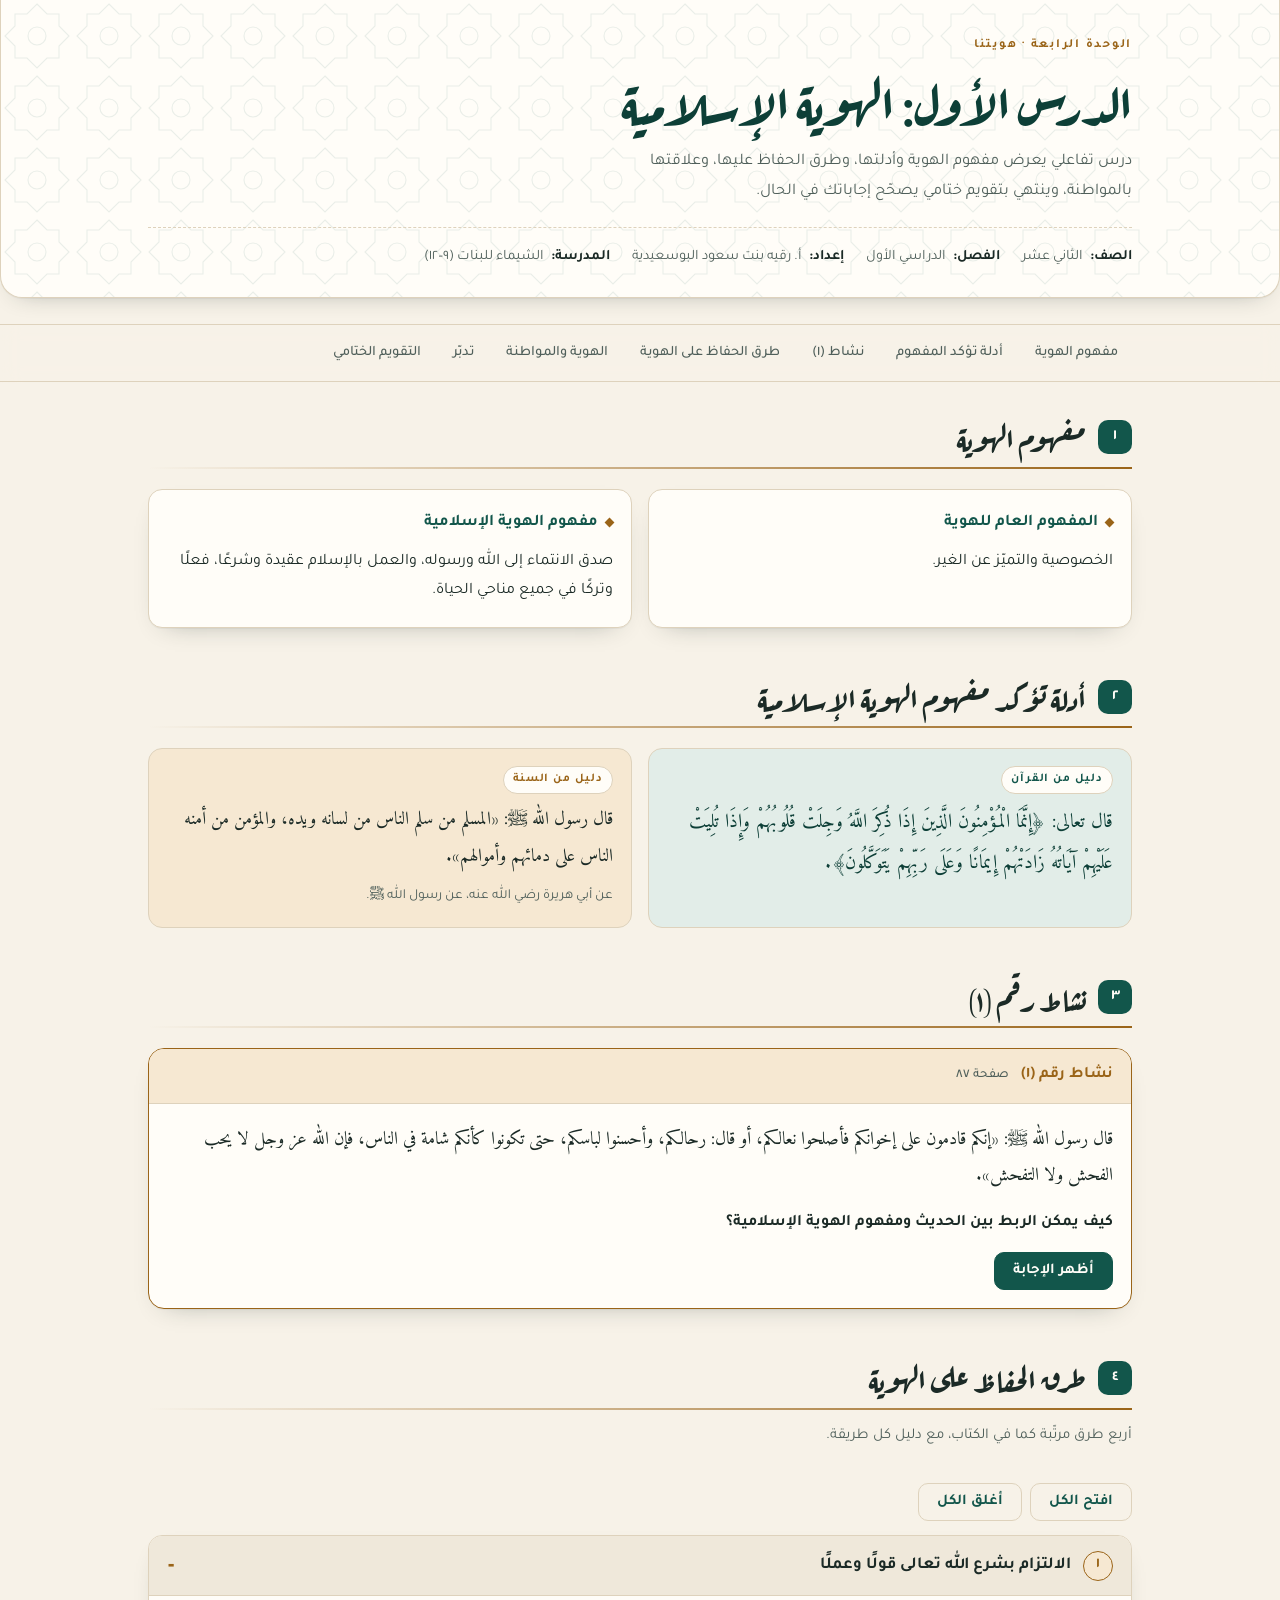
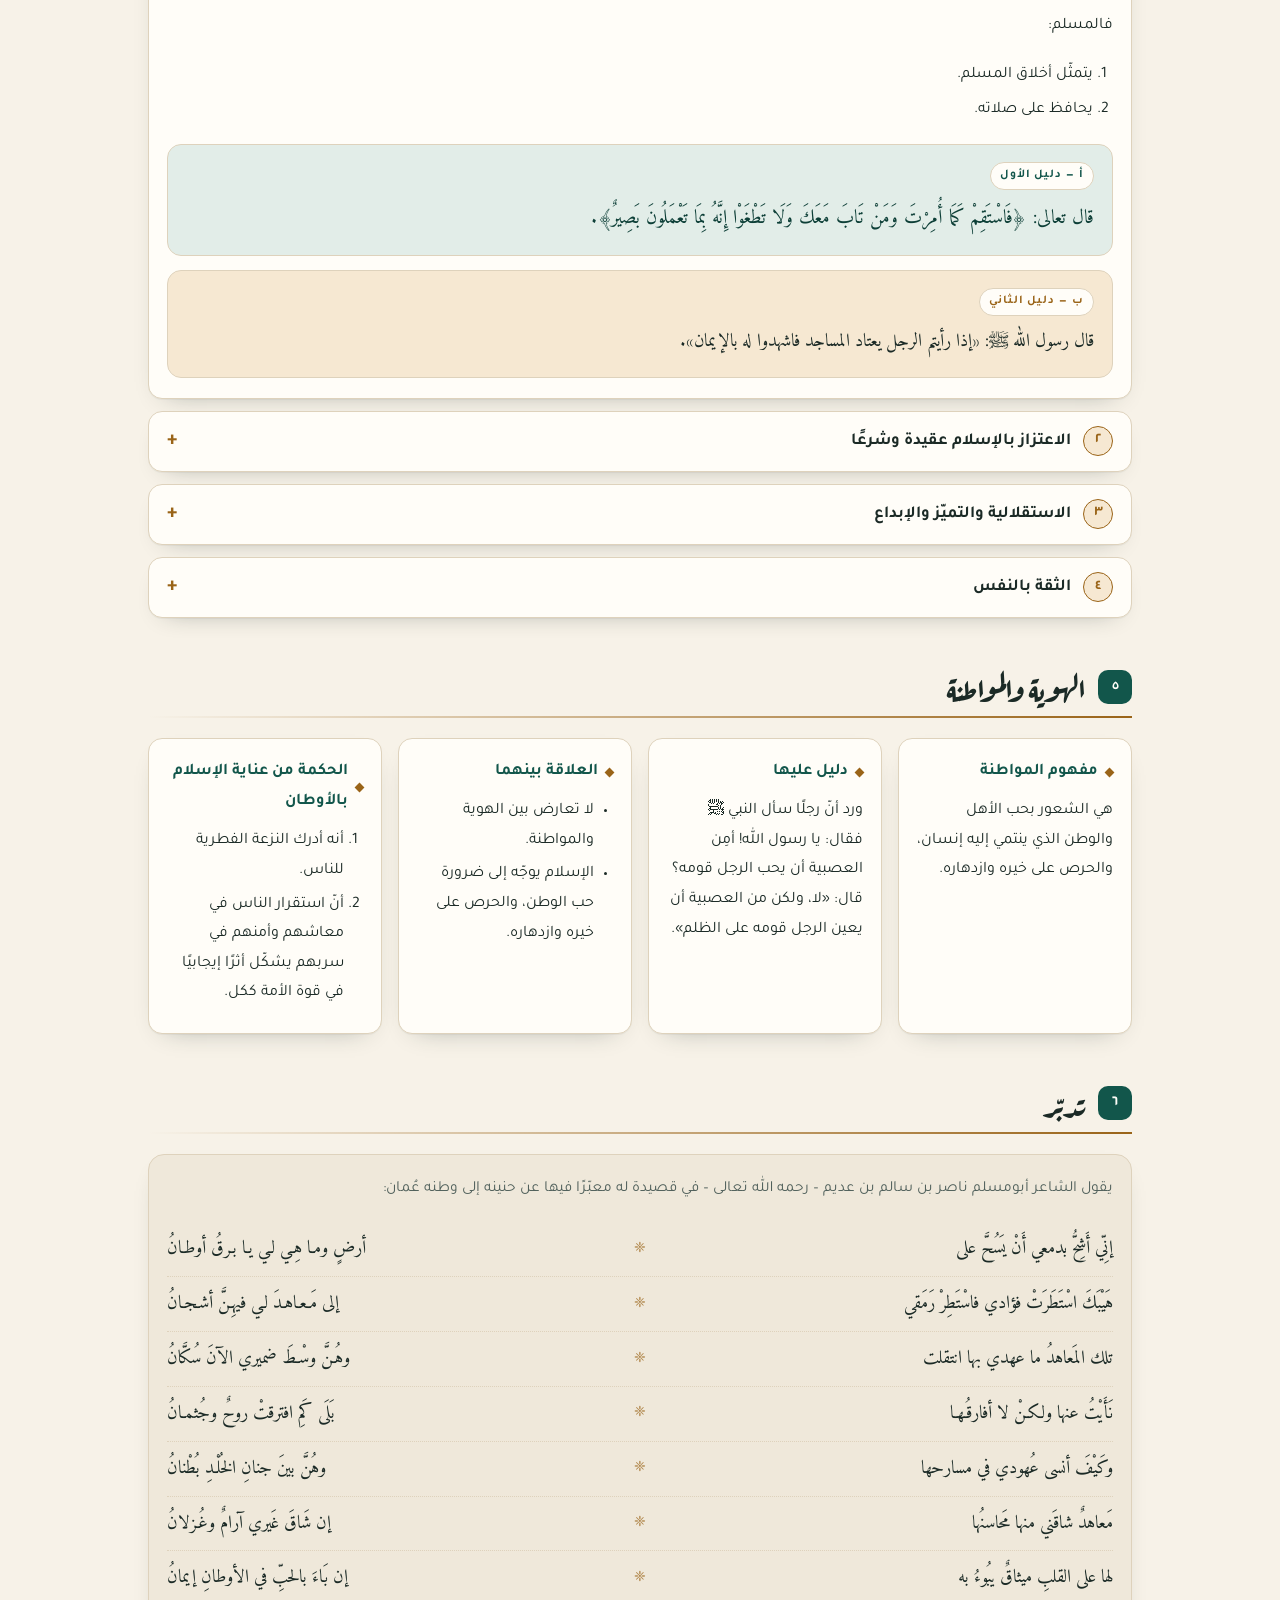
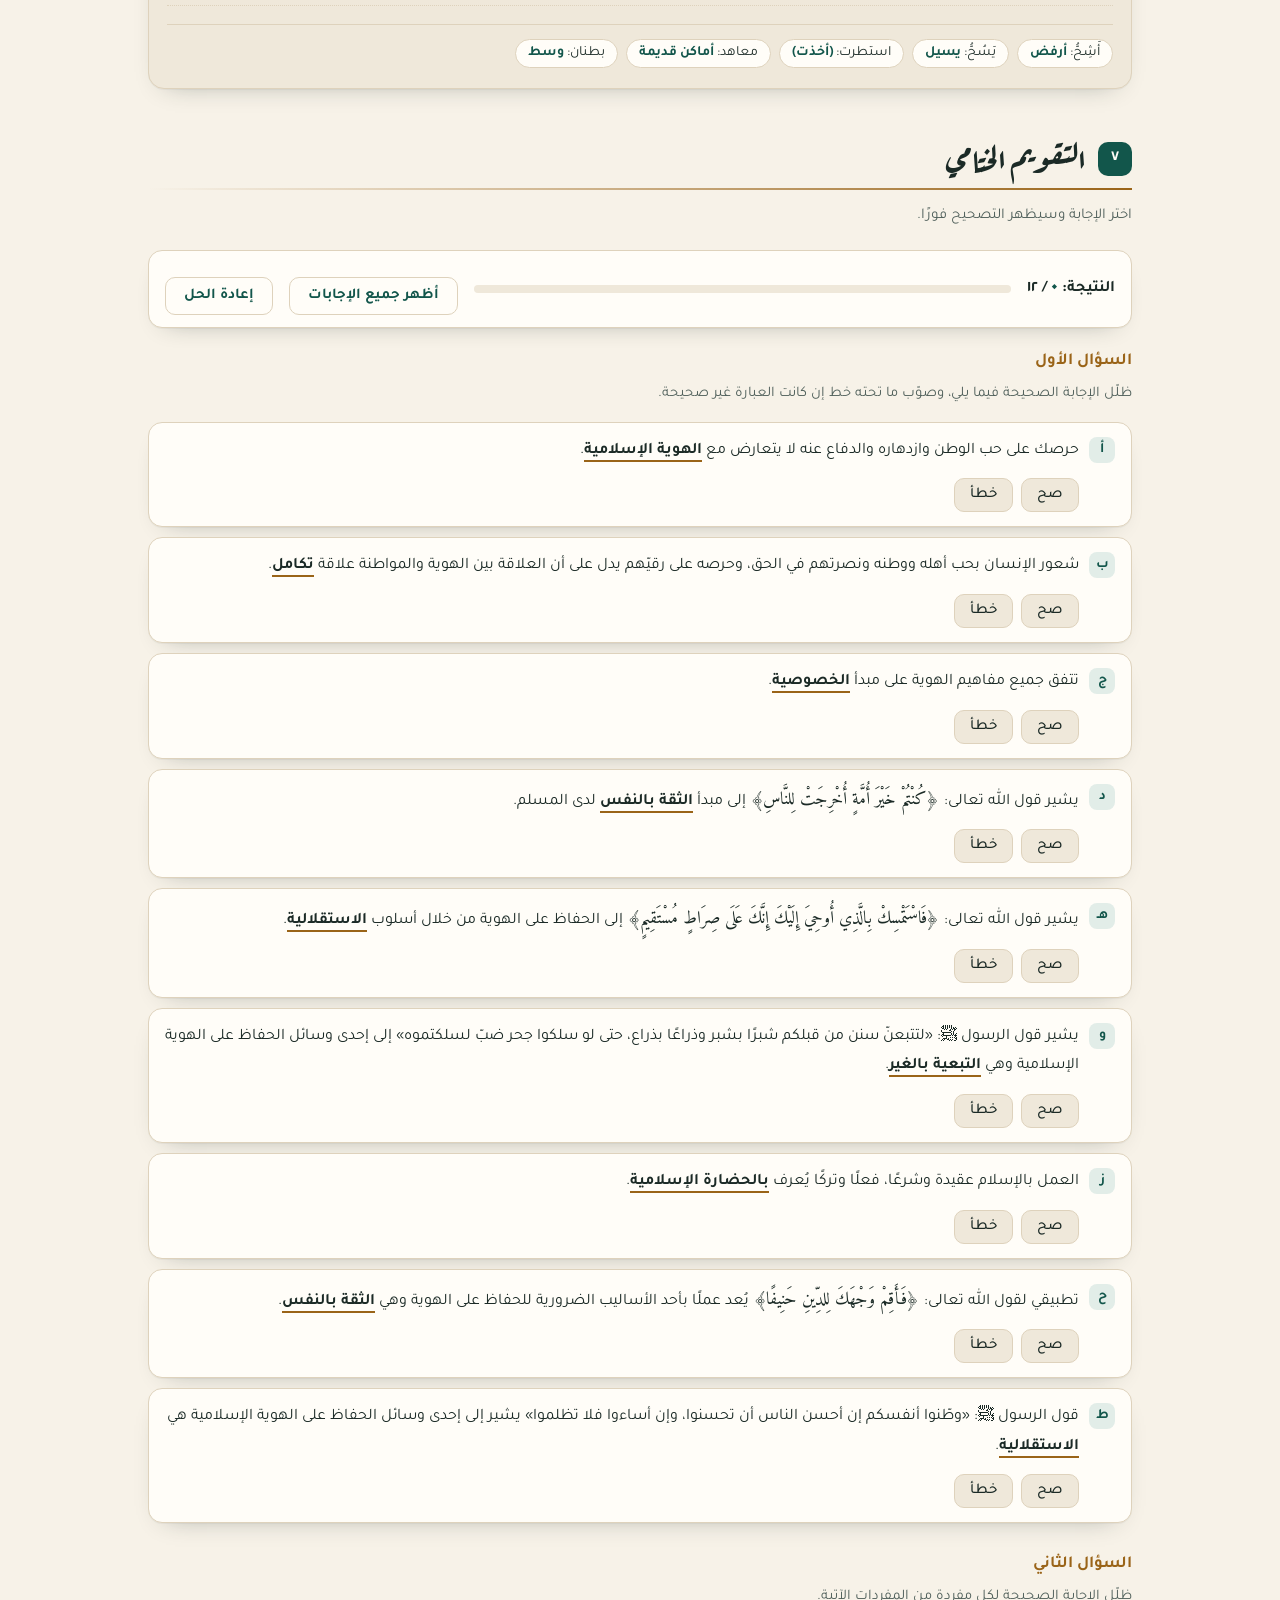
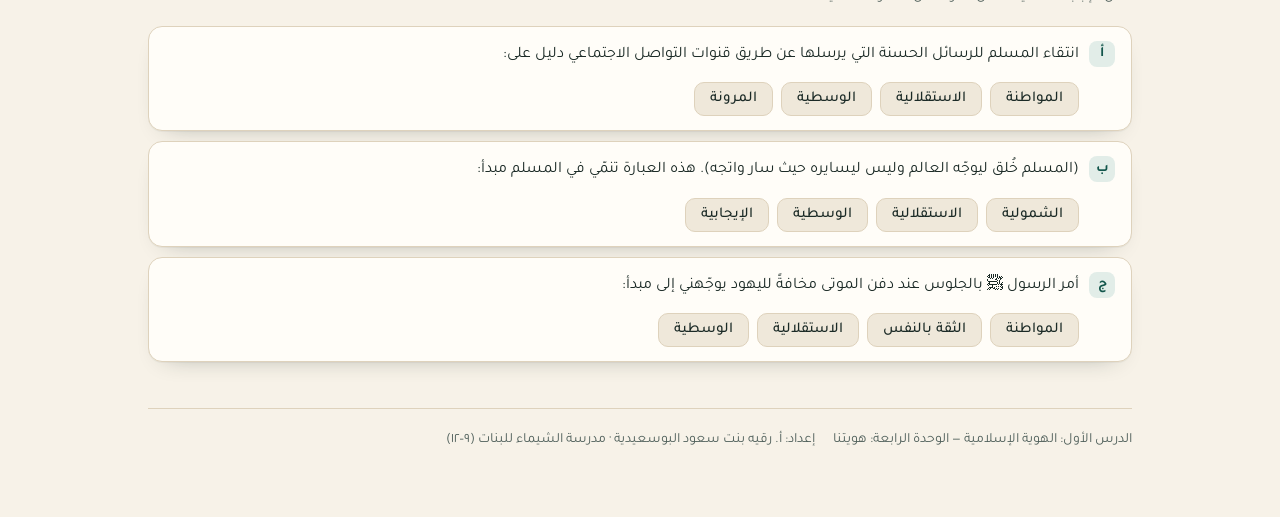
==== commit 5cb06b68: "دمج: حذف الإشارة إلى صفحة الكتاب من التقويم الختامي Co-Authored-By: Claude Opus 5 <noreply@anthropic" ====
--- a/index.html
+++ b/index.html
@@ -520,7 +520,7 @@
   <section id="m7">
     <div class="s-head"><span class="s-num">٧</span><h2>التقويم الختامي</h2></div>
     <hr class="s-rule">
-    <p class="s-note">صفحة ٨٢ من الكتاب — اختر الإجابة وسيظهر التصحيح فورًا.</p>
+    <p class="s-note">اختر الإجابة وسيظهر التصحيح فورًا.</p>
 
     <div class="quiz-bar">
       <span class="score">النتيجة: <em id="sc">٠</em> / ١٢</span>
